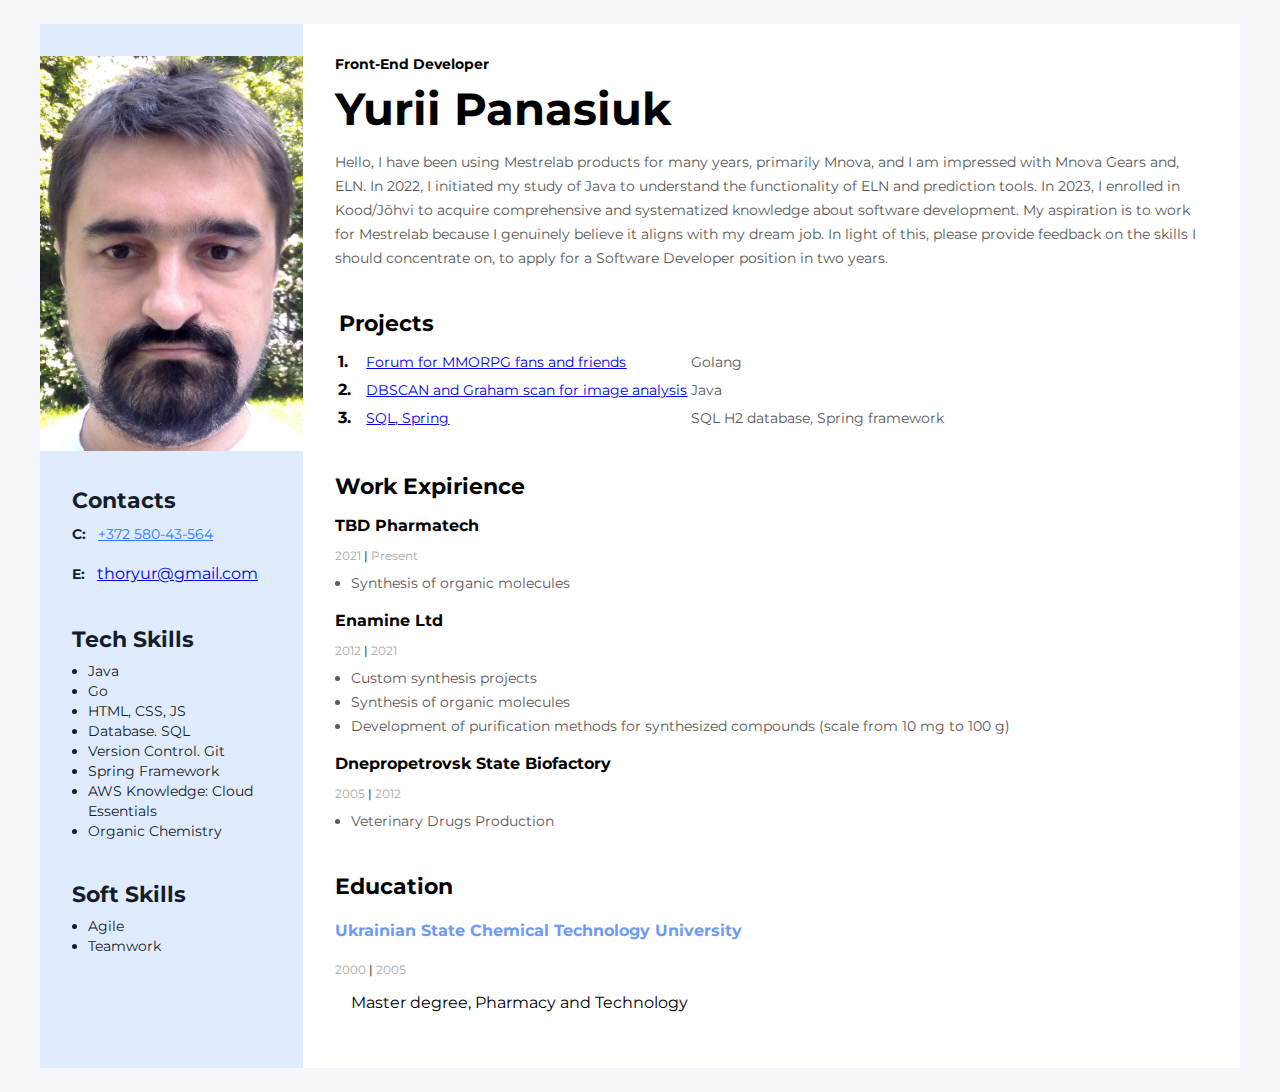
==== src/CSSAndJavaScript/resume/index.html @ b90e8f14 "CSSAndJavaScript start" ====
<!doctype html>
<html lang="en">

<head>
    <meta charset="utf-8">
    <meta name="viewport" content="width=device-width, initial-scale=1">
    <title>Resume</title>
    <link href="https://cdn.jsdelivr.net/npm/bootstrap@5.3.2/dist/css/bootstrap.min.css" rel="stylesheet"
        integrity="sha384-T3c6CoIi6uLrA9TneNEoa7RxnatzjcDSCmG1MXxSR1GAsXEV/Dwwykc2MPK8M2HN" crossorigin="anonymous">
    <link rel="preconnect" href="https://fonts.googleapis.com">
    <link rel="preconnect" href="https://fonts.gstatic.com" crossorigin>
    <link href="https://fonts.googleapis.com/css2?family=Montserrat:wght@400;700&display=swap" rel="stylesheet">
    <link rel="stylesheet" type="text/css" href="css/styles.css">
</head>

<body>
    <!-- Wrapper -->
    <div class="wrapper">
        <!-- Main Content -->
        <div class="main-content">
            <!-- My Info -->
            <div class="my-info">
                <h2 class="my-profession">Front-End Developer</h2>
                <h1 class="my-name">Yurii Panasiuk</h1>
                <p class="my-descr">
                    Hello, I have been using Mestrelab products for many years, primarily Mnova, and I am
                    impressed with Mnova Gears and, ELN.
                    In 2022, I initiated my study of Java to understand the functionality of ELN and prediction
                    tools. In 2023, I enrolled in Kood/Jõhvi to acquire comprehensive and systematized knowledge
                    about software development.
                    My aspiration is to work for Mestrelab because I genuinely believe it aligns with my dream job.
                    In light of this, please provide feedback on the skills I should concentrate on, to apply for a
                    Software Developer position in two years.
                </p>
            </div>
            <!-- My Projects -->
            <div class="my-projects-container">
                <table class="table table-hover my-projects-list">
                    <thead>
                        <tr>
                            <h3 class="my-projects-title">Projects</h3>
                        </tr>
                    </thead>
                    <tbody>
                        <tr>
                            <th scope="row" class="my-projects-num">1.</th>
                            <td class="my-projects-link"><a href="https://github.com/Pomog/ForumFFF"
                                    target="_blank">Forum for MMORPG fans and
                                    friends</a></td>
                            <td class="my-projects-tech">Golang</td>
                        </tr>
                        <tr>
                            <th scope="row" class="my-projects-num">2.</th>
                            <td class="my-projects-link"><a href="https://github.com/Pomog/DBSCAN"
                                    target="_blank">DBSCAN and
                                    Graham scan for
                                    image analysis</a>
                            </td>
                            <td class="my-projects-tech">Java</td>
                        </tr>
                        <tr>
                            <th scope="row" class="my-projects-num">3.</th>
                            <td class="my-projects-link"><a href="https://github.com/Pomog/JavaDBstudying"
                                    target="_blank">SQL, Spring</a></td>
                            <td class="my-projects-tech">SQL H2 database, Spring framework</td>
                        </tr>
                    </tbody>
                </table>
            </div>
            <!-- Work Expirience -->
            <div class="expirience-container">
                <h3 class="expirience-title">Work Expirience</h3>
                <!-- Company 1 -->
                <div>
                    <h4 class="place-of-work">TBD Pharmatech</h4>
                    <p class="period">2021 <span class="separator">|</span> Present</p>
                    <ul class="responsibilities">
                        <li class="responsibilities-list">Synthesis of organic molecules</li>
                    </ul>
                </div>
                <!-- Company 2 -->
                <div>
                    <h4 class="place-of-work">Enamine Ltd</h4>
                    <p class="period">2012 <span class="separator">|</span> 2021</p>
                    <ul class="responsibilities">
                        <li class="responsibilities-list">Custom synthesis projects</li>
                        <li class="responsibilities-list">Synthesis of organic molecules</li>
                        <li class="responsibilities-list">Development of purification methods for synthesized compounds
                            (scale
                            from 10 mg to 100 g)</li>
                    </ul>
                </div>
                <!-- Company 3 -->
                <div>
                    <h4 class="place-of-work">Dnepropetrovsk State Biofactory</h4>
                    <p class="period">2005 <span class="separator">|</span> 2012</p>
                    <ul class="responsibilities">
                        <li class="responsibilities-list">Veterinary Drugs Production</li>
                    </ul>
                </div>
            </div>
            <!-- Education -->
            <div class="expirience-container">
                <h3 class="expirience-title">Education</h3>
                <h4 class="university">Ukrainian State Chemical
                    Technology University</h4>
                <p class="period">2000 <span class="separator">|</span> 2005</p>
                <p class="responsibilities">Master degree, Pharmacy
                    and Technology</p>
            </div>
        </div>

        <!-- SideBar -->
        <aside class="sidebar">
            <img src="img/photo1.jpg" alt="My photo" width="100%">
            <div class="sidebar-content">
                <!-- Contacts -->
                <div class="contacts-section">
                    <h3 class="contacts-title">Contacts</h3>
                    <p class="contacts-item"><span class="contacts-type">C:</span> <a class="contacts-link"
                            href="tel:+37258043564">+372
                            580-43-564</a> </p>
                    <p><span class="contacts-type">E:</span> <a class="conctacts-link"
                            href="mailto:thoryur@gmail.com">thoryur@gmail.com</a>
                    </p>
                </div>
                <!-- Skills -->
                <div class="skills-section">
                    <!-- Tech skills -->
                    <h3 class="skills-title">Tech Skills</h3>
                    <ul class="skills-list">
                        <li class="skills-list-item">Java</li>
                        <li class="skills-list-item">Go</li>
                        <li class="skills-list-item">HTML, CSS, JS</li>
                        <li class="skills-list-item">Database. SQL</li>
                        <li class="skills-list-item">Version Control. Git</li>
                        <li class="skills-list-item">Spring Framework</li>
                        <li class="skills-list-item">AWS Knowledge: Cloud Essentials</li>
                        <li class="skills-list-item">Organic Chemistry</li>
                    </ul>
                </div>
                <div class="skills-section">
                    <!-- Soft Skills -->
                    <h3 class="skills-title">Soft Skills</h3>
                    <ul class="skills-list">
                        <li class="skills-list-item">Agile</li>
                        <li class="skills-list-item">Teamwork</li>
                    </ul>
                </div>
            </div>

        </aside>

    </div>
    <script src="https://cdn.jsdelivr.net/npm/bootstrap@5.3.2/dist/js/bootstrap.bundle.min.js"
        integrity="sha384-C6RzsynM9kWDrMNeT87bh95OGNyZPhcTNXj1NW7RuBCsyN/o0jlpcV8Qyq46cDfL"
        crossorigin="anonymous"></script>
</body>

</html>
---- src/CSSAndJavaScript/resume/css/styles.css ----
body {
  background: #f6f6fa;
  padding: 16px 16px 16px 16px;
  font-family: "Montserrat", sans-serif;
}

ul,
ol {
  margin-top: 0;
  margin-top: 0;
}

.wrapper {
  background: #ffffff;
  display: flex;
  flex-direction: row-reverse;
  width: 1200px;
  margin: 0 auto;
}

.main-content {
  padding: 32px 32px 16px 32px;
  box-sizing: border-box;
}

li {
  color: #595959;
}

.university {
  color: #6d9bf5;
  font-size: 16px;
  font-weight: 700;
}

.sidebar {
  background: #e0ebfe;
  padding-top: 32px;
  padding-bottom: 32px;
  box-sizing: border-box;
  width: 1200px;
}

.sidebar-content {
  padding-left: 32px;
  padding-top: 32px;
  padding-right: 32px;
  box-sizing: border-box;
}

.contacts-title {
  color: #161d2a;
  font-size: 22px;
  font-weight: 700;
  line-height: normal;
  margin-top: 0;
  margin-bottom: 8px;
}

.contacts-type {
  color: #161d2a;
  font-size: 14px;
  font-weight: 700;
  line-height: 24px;
  margin-right: 8px;
}

.contacts-link {
  color: #2979ff;
  font-size: 14px;
  font-weight: 400;
  line-height: 24px;
  text-decoration-line: underline;
}

.contacts-item {
  margin-top: 0;
  margin-bottom: 4px;
}

.contacts-section {
  margin-bottom: 12px;
}

.skills-section {
  margin-bottom: 12px;
}

.skills-title {
  color: #161d2a;
  font-size: 22px;
  font-weight: 700;
  line-height: normal;
  margin-top: 40px;
  margin-bottom: 8px;
}

.skills-list {
  padding-left: 16px;
}

.skills-list-item {
  color: #161d2a;
  font-size: 14px;
  font-weight: 400;
  line-height: 20px;
}

/* main content */
.my-profession {
  color: #000;
  font-size: 14px;
  font-weight: 700;
  line-height: 17px;
  margin-top: 0;
  margin-bottom: 8px;
}

.my-name {
  color: #000;
  font-size: 45px;
  font-weight: 700;
  line-height: 55px;
  margin-top: 0;
  margin-bottom: 12px;
}
.my-descr {
  color: #595959;
  font-size: 14px;
  font-weight: 400;
  line-height: 24px;
}

.my-info {
  margin-bottom: 40px;
}

/* My Projects */
.my-projects-link {
  color: #005fff;
  font-size: 14px;
  font-weight: 400;
  line-height: 24px;
  text-decoration-line: underline;
}

.my-projects-tech {
  color: #595959;
  font-size: 14px;
  font-weight: 400;
  line-height: 24px;
}

.my-projects-title {
  width: 103.031px;
  color: #000;
  font-size: 22px;
  font-weight: 700;
  line-height: 27px;
  margin-top: 0;
  margin-bottom: 8px;
  margin-left: 4px;
}

.my-projects-num {
  color: #000;
  font-size: 16px;
  font-weight: 700;
  line-height: 24px;
  width: 24px;
  text-align: left;
}

.my-projects-container {
  margin-bottom: 40px;
}

/* Work Expirience */

.expirience-container {
  margin-bottom: 40px;
}

.expirience-title {
  color: #000;
  font-size: 22px;
  font-weight: 700;
  line-height: 27px;
  margin-top: 0;
  margin-bottom: 16px;
}

.place-of-work {
  color: #000;
  font-size: 16px;
  font-weight: 700;
  line-height: 20px;
  margin-bottom: 12px;
  margin-top: 0;
}

.period {
  color: #a8a8a8;
  font-size: 12px;
  font-weight: 400;
  line-height: 15px;
  margin-bottom: 8px;
}

.separator {
  color: #000;
}

.responsibilities {
  padding-left: 16px;
}

.responsibilities-list {
  color: #595959;
  font-size: 14px;
  font-weight: 400;
  line-height: 24px;
  margin-top: 0px;
}
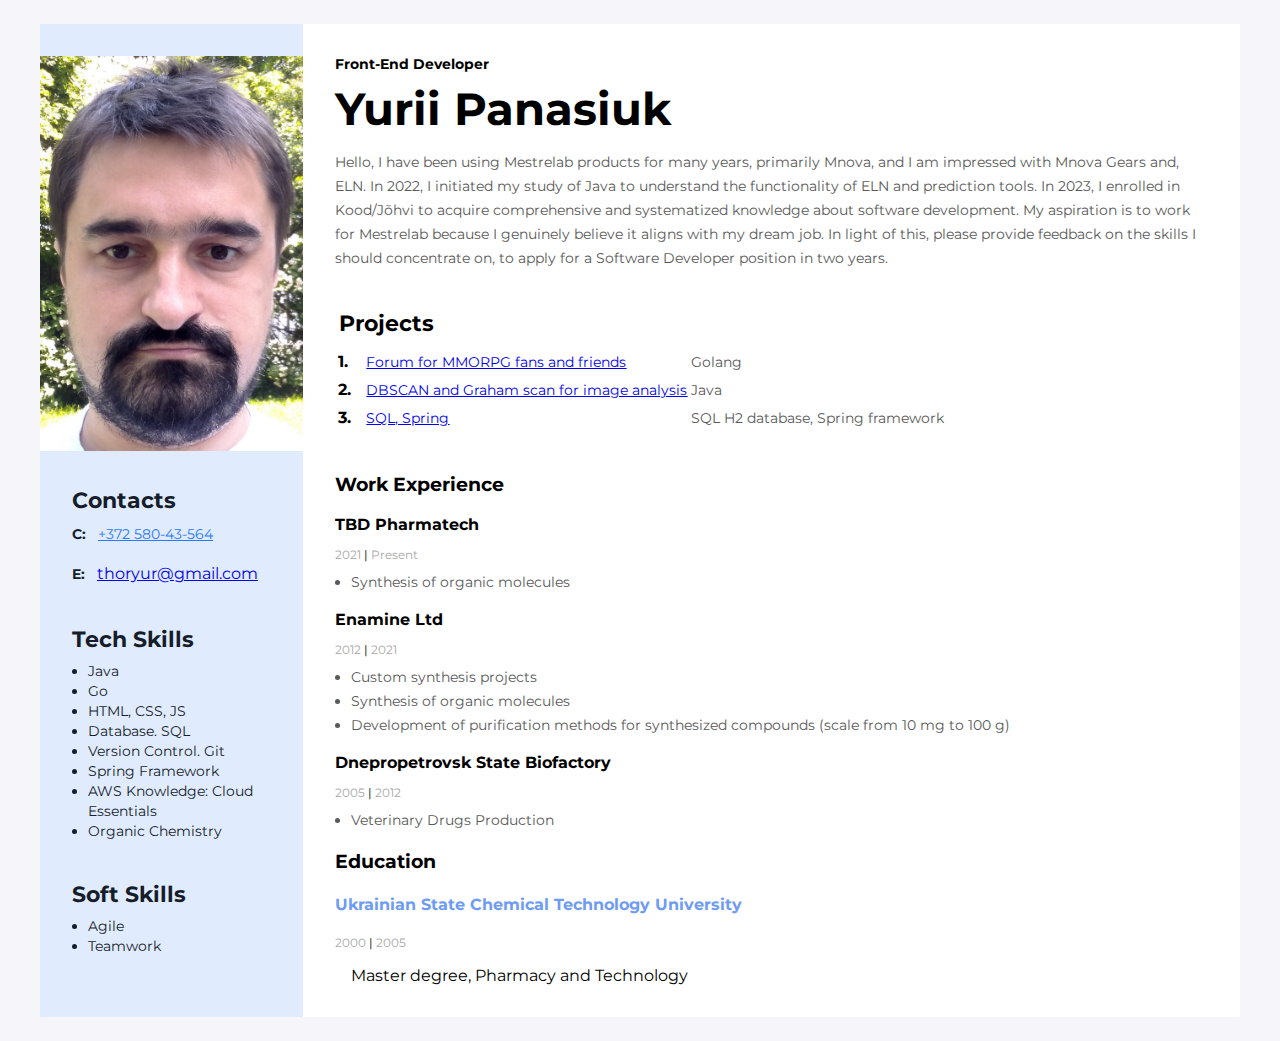
==== commit d774fd90: "CSS animation in CV" ====
--- a/src/CSSAndJavaScript/resume/index.html
+++ b/src/CSSAndJavaScript/resume/index.html
@@ -15,7 +15,7 @@
 
 <body>
     <!-- Wrapper -->
-    <div class="wrapper">
+    <div class="wrapper" onclick="shakeBody()">
         <!-- Main Content -->
         <div class="main-content">
             <!-- My Info -->
@@ -67,9 +67,9 @@
                     </tbody>
                 </table>
             </div>
-            <!-- Work Expirience -->
-            <div class="expirience-container">
-                <h3 class="expirience-title">Work Expirience</h3>
+            <!-- Work Experience -->
+            <div class="experience-container">
+                <h3 class="experience">Work Experience</h3>
                 <!-- Company 1 -->
                 <div>
                     <h4 class="place-of-work">TBD Pharmatech</h4>
@@ -100,8 +100,8 @@
                 </div>
             </div>
             <!-- Education -->
-            <div class="expirience-container">
-                <h3 class="expirience-title">Education</h3>
+            <div class="experience-container">
+                <h3 class="experience-title">Education</h3>
                 <h4 class="university">Ukrainian State Chemical
                     Technology University</h4>
                 <p class="period">2000 <span class="separator">|</span> 2005</p>
@@ -112,7 +112,9 @@
 
         <!-- SideBar -->
         <aside class="sidebar">
+            <div id="photo">
             <img src="img/photo1.jpg" alt="My photo" width="100%">
+            </div>
             <div class="sidebar-content">
                 <!-- Contacts -->
                 <div class="contacts-section">
@@ -155,6 +157,9 @@
     <script src="https://cdn.jsdelivr.net/npm/bootstrap@5.3.2/dist/js/bootstrap.bundle.min.js"
         integrity="sha384-C6RzsynM9kWDrMNeT87bh95OGNyZPhcTNXj1NW7RuBCsyN/o0jlpcV8Qyq46cDfL"
         crossorigin="anonymous"></script>
+
+    <script src="js/script.js"></script>
+
 </body>
 
 </html>--- a/src/CSSAndJavaScript/resume/css/styles.css
+++ b/src/CSSAndJavaScript/resume/css/styles.css
@@ -222,3 +222,35 @@
   line-height: 24px;
   margin-top: 0px;
 }
+
+.shake1 {
+  animation: spin 0.02s ease-in-out infinite;
+}
+
+@keyframes spin {
+  0% {
+    transform: rotate(0deg);
+  }
+  100% {
+    transform: rotate(1deg);
+  }
+}
+
+.shake2 {
+  animation: spin2 0.01s ease-in-out infinite;
+  animation-direction: reverse ;
+}
+
+@keyframes spin2 {
+  0% {
+    transform: rotate(0deg);
+  }
+  100% {
+    transform: rotate(1deg);
+  }
+}
+
+
+
+
+
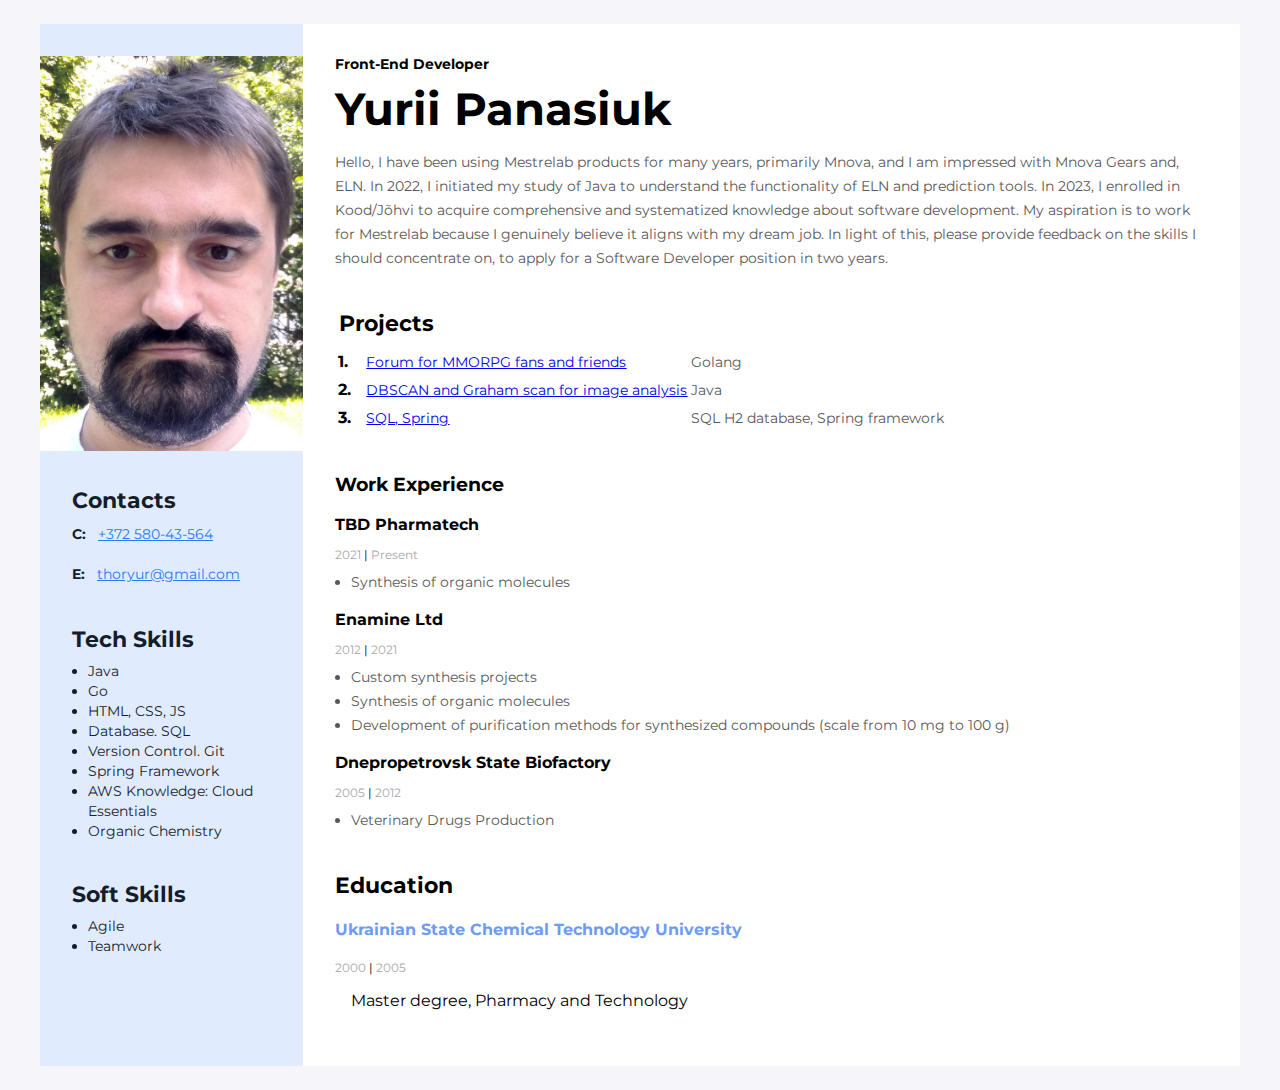
==== commit bfab3422: "working on resume" ====
--- a/src/CSSAndJavaScript/resume/index.html
+++ b/src/CSSAndJavaScript/resume/index.html
@@ -6,7 +6,7 @@
     <meta name="viewport" content="width=device-width, initial-scale=1">
     <title>Resume</title>
     <link href="https://cdn.jsdelivr.net/npm/bootstrap@5.3.2/dist/css/bootstrap.min.css" rel="stylesheet"
-        integrity="sha384-T3c6CoIi6uLrA9TneNEoa7RxnatzjcDSCmG1MXxSR1GAsXEV/Dwwykc2MPK8M2HN" crossorigin="anonymous">
+          integrity="sha384-T3c6CoIi6uLrA9TneNEoa7RxnatzjcDSCmG1MXxSR1GAsXEV/Dwwykc2MPK8M2HN" crossorigin="anonymous">
     <link rel="preconnect" href="https://fonts.googleapis.com">
     <link rel="preconnect" href="https://fonts.gstatic.com" crossorigin>
     <link href="https://fonts.googleapis.com/css2?family=Montserrat:wght@400;700&display=swap" rel="stylesheet">
@@ -14,151 +14,162 @@
 </head>
 
 <body>
-    <!-- Wrapper -->
-    <div class="wrapper" onclick="shakeBody()">
-        <!-- Main Content -->
-        <div class="main-content">
-            <!-- My Info -->
-            <div class="my-info">
-                <h2 class="my-profession">Front-End Developer</h2>
-                <h1 class="my-name">Yurii Panasiuk</h1>
-                <p class="my-descr">
-                    Hello, I have been using Mestrelab products for many years, primarily Mnova, and I am
-                    impressed with Mnova Gears and, ELN.
-                    In 2022, I initiated my study of Java to understand the functionality of ELN and prediction
-                    tools. In 2023, I enrolled in Kood/Jõhvi to acquire comprehensive and systematized knowledge
-                    about software development.
-                    My aspiration is to work for Mestrelab because I genuinely believe it aligns with my dream job.
-                    In light of this, please provide feedback on the skills I should concentrate on, to apply for a
-                    Software Developer position in two years.
+<!-- Wrapper -->
+<div class="wrapper" onclick="shakeBody()">
+    <!-- Main Content -->
+    <div class="main-content">
+        <!-- My Info -->
+        <div class="my-info">
+            <h2 class="my-profession">Front-End Developer</h2>
+            <h1 class="my-name">Yurii Panasiuk</h1>
+            <p class="my-descr">
+                Hello, I have been using Mestrelab products for many years, primarily Mnova, and I am
+                impressed with Mnova Gears and, ELN.
+                In 2022, I initiated my study of Java to understand the functionality of ELN and prediction
+                tools. In 2023, I enrolled in Kood/Jõhvi to acquire comprehensive and systematized knowledge
+                about software development.
+                My aspiration is to work for Mestrelab because I genuinely believe it aligns with my dream job.
+                In light of this, please provide feedback on the skills I should concentrate on, to apply for a
+                Software Developer position in two years.
+            </p>
+        </div>
+        <!-- My Projects -->
+        <!-- TODO: Add https://github.com/Pomog/autofix - StringModificationFunc -->
+        <div class="my-projects-container">
+            <table class="table table-hover my-projects-list">
+                <thead>
+                <tr>
+                    <h3 class="my-projects-title">Projects</h3>
+                </tr>
+                </thead>
+                <tbody>
+                <tr>
+                    <th scope="row" class="my-projects-num">1.</th>
+                    <td class="my-projects-link"><a id="ForumFFF" href="https://github.com/Pomog/ForumFFF"
+                                                    target="_blank"
+                                                    onclick="saveClickedProjectToLocalStorage(this.id)"
+                    >Forum for MMORPG fans and
+                        friends</a></td>
+                    <td class="my-projects-tech">Golang</td>
+                </tr>
+                <tr>
+                    <th scope="row" class="my-projects-num">2.</th>
+                    <td class="my-projects-link"><a id="DBSCAN" href="https://github.com/Pomog/DBSCAN"
+                                                    target="_blank"
+                                                    onclick="saveClickedProjectToLocalStorage(this.id)"
+                    >DBSCAN and
+                        Graham scan for
+                        image analysis</a>
+                    </td>
+                    <td class="my-projects-tech">Java</td>
+                </tr>
+                <tr>
+                    <th scope="row" class="my-projects-num">3.</th>
+                    <td class="my-projects-link"><a id="JavaDBstudying" href="https://github.com/Pomog/JavaDBstudying"
+                                                    target="_blank"
+                                                    onclick="saveClickedProjectToLocalStorage(this.id)"
+                    >SQL, Spring</a></td>
+                    <td class="my-projects-tech">SQL H2 database, Spring framework</td>
+                </tr>
+                </tbody>
+            </table>
+        </div>
+        <!-- Work Experience -->
+        <div class="experience-container">
+            <h3 class="experience">Work Experience</h3>
+            <!-- Company 1 -->
+            <div>
+                <h4 class="place-of-work">TBD Pharmatech</h4>
+                <p class="period">2021 <span class="separator">|</span> Present</p>
+                <ul class="responsibilities">
+                    <li class="responsibilities-list">Synthesis of organic molecules</li>
+                </ul>
+            </div>
+            <!-- Company 2 -->
+            <div>
+                <h4 class="place-of-work">Enamine Ltd</h4>
+                <p class="period">2012 <span class="separator">|</span> 2021</p>
+                <ul class="responsibilities">
+                    <li class="responsibilities-list">Custom synthesis projects</li>
+                    <li class="responsibilities-list">Synthesis of organic molecules</li>
+                    <li class="responsibilities-list">Development of purification methods for synthesized compounds
+                        (scale
+                        from 10 mg to 100 g)
+                    </li>
+                </ul>
+            </div>
+            <!-- Company 3 -->
+            <div>
+                <h4 class="place-of-work">Dnepropetrovsk State Biofactory</h4>
+                <p class="period">2005 <span class="separator">|</span> 2012</p>
+                <ul class="responsibilities">
+                    <li class="responsibilities-list">Veterinary Drugs Production</li>
+                </ul>
+            </div>
+        </div>
+        <!-- Education -->
+        <div class="experience-container">
+            <h3 class="experience-title">Education</h3>
+            <h4 class="university">Ukrainian State Chemical
+                Technology University</h4>
+            <p class="period">2000 <span class="separator">|</span> 2005</p>
+            <p class="responsibilities">Master degree, Pharmacy
+                and Technology</p>
+        </div>
+    </div>
+
+    <!-- SideBar -->
+    <aside class="sidebar">
+        <div id="photo">
+            <img src="img/photo1.jpg" alt="My photo" width="100%">
+        </div>
+        <div class="sidebar-content">
+            <!-- Contacts -->
+            <div class="contacts-section">
+                <h3 class="contacts-title">Contacts</h3>
+                <p class="contacts-item"><span class="contacts-type">C:</span> <a class="contacts-link"
+                                                                                  href="tel:+37258043564">+372
+                    580-43-564</a></p>
+                <p><span class="contacts-type">E:</span> <a class="contacts-link"
+                                                            href="mailto:thoryur@gmail.com">thoryur@gmail.com</a>
                 </p>
             </div>
-            <!-- My Projects -->
-            <div class="my-projects-container">
-                <table class="table table-hover my-projects-list">
-                    <thead>
-                        <tr>
-                            <h3 class="my-projects-title">Projects</h3>
-                        </tr>
-                    </thead>
-                    <tbody>
-                        <tr>
-                            <th scope="row" class="my-projects-num">1.</th>
-                            <td class="my-projects-link"><a href="https://github.com/Pomog/ForumFFF"
-                                    target="_blank">Forum for MMORPG fans and
-                                    friends</a></td>
-                            <td class="my-projects-tech">Golang</td>
-                        </tr>
-                        <tr>
-                            <th scope="row" class="my-projects-num">2.</th>
-                            <td class="my-projects-link"><a href="https://github.com/Pomog/DBSCAN"
-                                    target="_blank">DBSCAN and
-                                    Graham scan for
-                                    image analysis</a>
-                            </td>
-                            <td class="my-projects-tech">Java</td>
-                        </tr>
-                        <tr>
-                            <th scope="row" class="my-projects-num">3.</th>
-                            <td class="my-projects-link"><a href="https://github.com/Pomog/JavaDBstudying"
-                                    target="_blank">SQL, Spring</a></td>
-                            <td class="my-projects-tech">SQL H2 database, Spring framework</td>
-                        </tr>
-                    </tbody>
-                </table>
+            <!-- Skills -->
+            <div class="skills-section">
+                <!-- Tech skills -->
+                <h3 class="skills-title">Tech Skills</h3>
+                <ul class="skills-list">
+                    <li class="skills-list-item">Java</li>
+                    <li class="skills-list-item">Go</li>
+                    <li class="skills-list-item">HTML, CSS, JS</li>
+                    <li class="skills-list-item">Database. SQL</li>
+                    <li class="skills-list-item">Version Control. Git</li>
+                    <li class="skills-list-item">Spring Framework</li>
+                    <li class="skills-list-item">AWS Knowledge: Cloud Essentials</li>
+                    <li class="skills-list-item">Organic Chemistry</li>
+                </ul>
             </div>
-            <!-- Work Experience -->
-            <div class="experience-container">
-                <h3 class="experience">Work Experience</h3>
-                <!-- Company 1 -->
-                <div>
-                    <h4 class="place-of-work">TBD Pharmatech</h4>
-                    <p class="period">2021 <span class="separator">|</span> Present</p>
-                    <ul class="responsibilities">
-                        <li class="responsibilities-list">Synthesis of organic molecules</li>
-                    </ul>
-                </div>
-                <!-- Company 2 -->
-                <div>
-                    <h4 class="place-of-work">Enamine Ltd</h4>
-                    <p class="period">2012 <span class="separator">|</span> 2021</p>
-                    <ul class="responsibilities">
-                        <li class="responsibilities-list">Custom synthesis projects</li>
-                        <li class="responsibilities-list">Synthesis of organic molecules</li>
-                        <li class="responsibilities-list">Development of purification methods for synthesized compounds
-                            (scale
-                            from 10 mg to 100 g)</li>
-                    </ul>
-                </div>
-                <!-- Company 3 -->
-                <div>
-                    <h4 class="place-of-work">Dnepropetrovsk State Biofactory</h4>
-                    <p class="period">2005 <span class="separator">|</span> 2012</p>
-                    <ul class="responsibilities">
-                        <li class="responsibilities-list">Veterinary Drugs Production</li>
-                    </ul>
-                </div>
-            </div>
-            <!-- Education -->
-            <div class="experience-container">
-                <h3 class="experience-title">Education</h3>
-                <h4 class="university">Ukrainian State Chemical
-                    Technology University</h4>
-                <p class="period">2000 <span class="separator">|</span> 2005</p>
-                <p class="responsibilities">Master degree, Pharmacy
-                    and Technology</p>
+            <div class="skills-section">
+                <!-- Soft Skills -->
+                <h3 class="skills-title">Soft Skills</h3>
+                <ul class="skills-list">
+                    <li class="skills-list-item">Agile</li>
+                    <li class="skills-list-item">Teamwork</li>
+                </ul>
             </div>
         </div>
 
-        <!-- SideBar -->
-        <aside class="sidebar">
-            <div id="photo">
-            <img src="img/photo1.jpg" alt="My photo" width="100%">
-            </div>
-            <div class="sidebar-content">
-                <!-- Contacts -->
-                <div class="contacts-section">
-                    <h3 class="contacts-title">Contacts</h3>
-                    <p class="contacts-item"><span class="contacts-type">C:</span> <a class="contacts-link"
-                            href="tel:+37258043564">+372
-                            580-43-564</a> </p>
-                    <p><span class="contacts-type">E:</span> <a class="conctacts-link"
-                            href="mailto:thoryur@gmail.com">thoryur@gmail.com</a>
-                    </p>
-                </div>
-                <!-- Skills -->
-                <div class="skills-section">
-                    <!-- Tech skills -->
-                    <h3 class="skills-title">Tech Skills</h3>
-                    <ul class="skills-list">
-                        <li class="skills-list-item">Java</li>
-                        <li class="skills-list-item">Go</li>
-                        <li class="skills-list-item">HTML, CSS, JS</li>
-                        <li class="skills-list-item">Database. SQL</li>
-                        <li class="skills-list-item">Version Control. Git</li>
-                        <li class="skills-list-item">Spring Framework</li>
-                        <li class="skills-list-item">AWS Knowledge: Cloud Essentials</li>
-                        <li class="skills-list-item">Organic Chemistry</li>
-                    </ul>
-                </div>
-                <div class="skills-section">
-                    <!-- Soft Skills -->
-                    <h3 class="skills-title">Soft Skills</h3>
-                    <ul class="skills-list">
-                        <li class="skills-list-item">Agile</li>
-                        <li class="skills-list-item">Teamwork</li>
-                    </ul>
-                </div>
-            </div>
+    </aside>
 
-        </aside>
-
-    </div>
-    <script src="https://cdn.jsdelivr.net/npm/bootstrap@5.3.2/dist/js/bootstrap.bundle.min.js"
+</div>
+<script src="https://cdn.jsdelivr.net/npm/bootstrap@5.3.2/dist/js/bootstrap.bundle.min.js"
         integrity="sha384-C6RzsynM9kWDrMNeT87bh95OGNyZPhcTNXj1NW7RuBCsyN/o0jlpcV8Qyq46cDfL"
         crossorigin="anonymous"></script>
 
-    <script src="js/script.js"></script>
+<script src="js/script.js">
+
+
+</script>
 
 </body>
 
--- a/src/CSSAndJavaScript/resume/css/styles.css
+++ b/src/CSSAndJavaScript/resume/css/styles.css
@@ -152,7 +152,7 @@
 }
 
 .my-projects-title {
-  width: 103.031px;
+  width: 103px;
   color: #000;
   font-size: 22px;
   font-weight: 700;
@@ -175,13 +175,13 @@
   margin-bottom: 40px;
 }
 
-/* Work Expirience */
-
-.expirience-container {
+/* Work Experience */
+
+.experience-container {
   margin-bottom: 40px;
 }
 
-.expirience-title {
+.experience-title {
   color: #000;
   font-size: 22px;
   font-weight: 700;
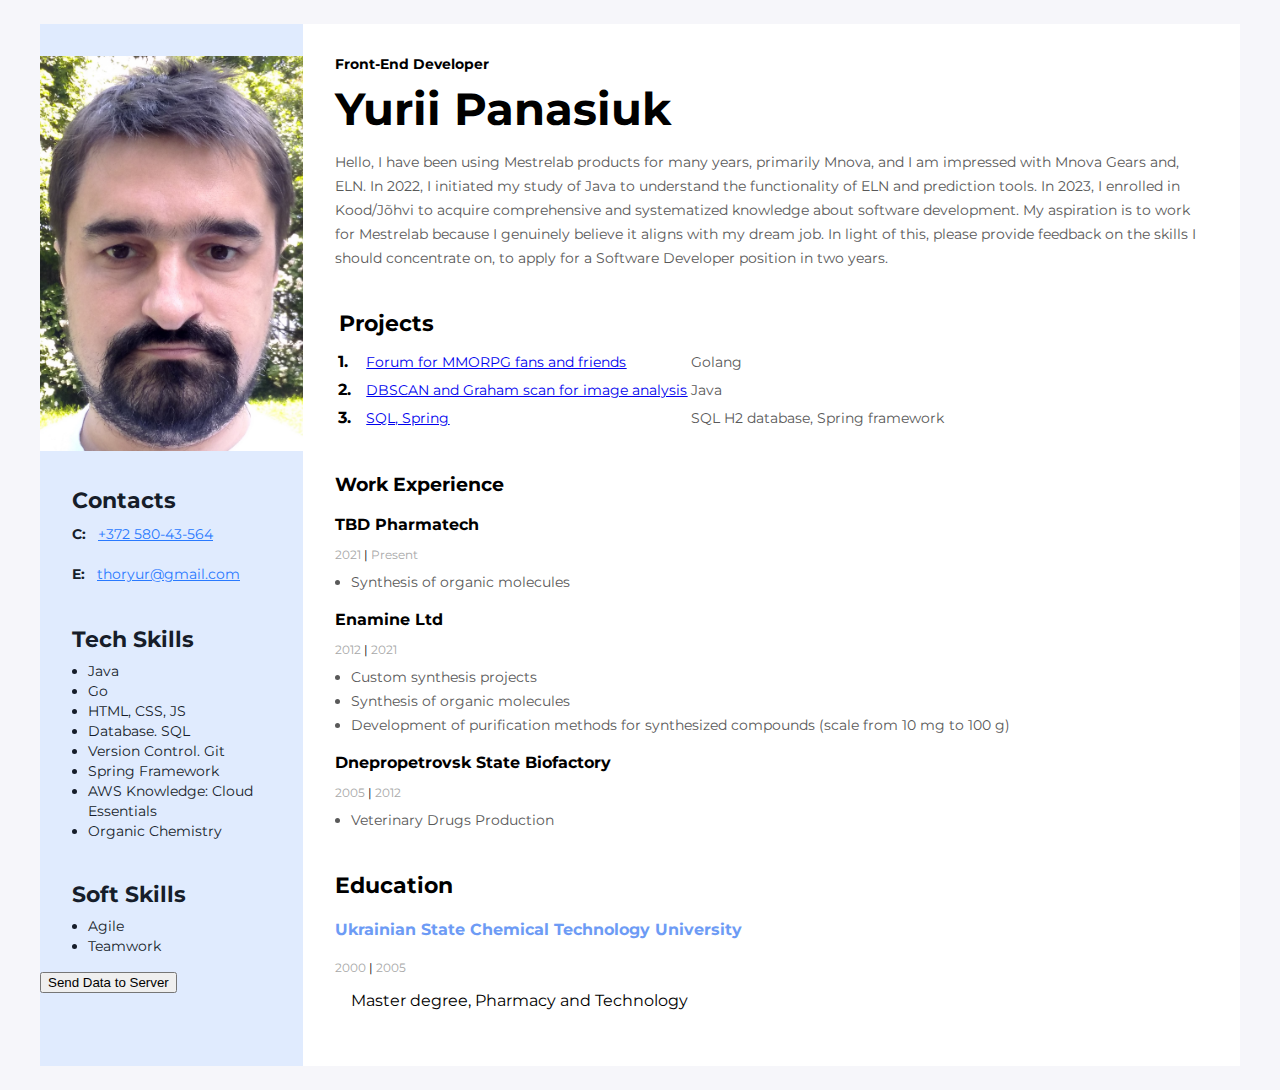
==== commit 4f3dbb9c: "sent data" ====
--- a/src/CSSAndJavaScript/resume/index.html
+++ b/src/CSSAndJavaScript/resume/index.html
@@ -159,6 +159,8 @@
             </div>
         </div>
 
+        <button id="sendDataButton">Send Data to Server</button>
+
     </aside>
 
 </div>
